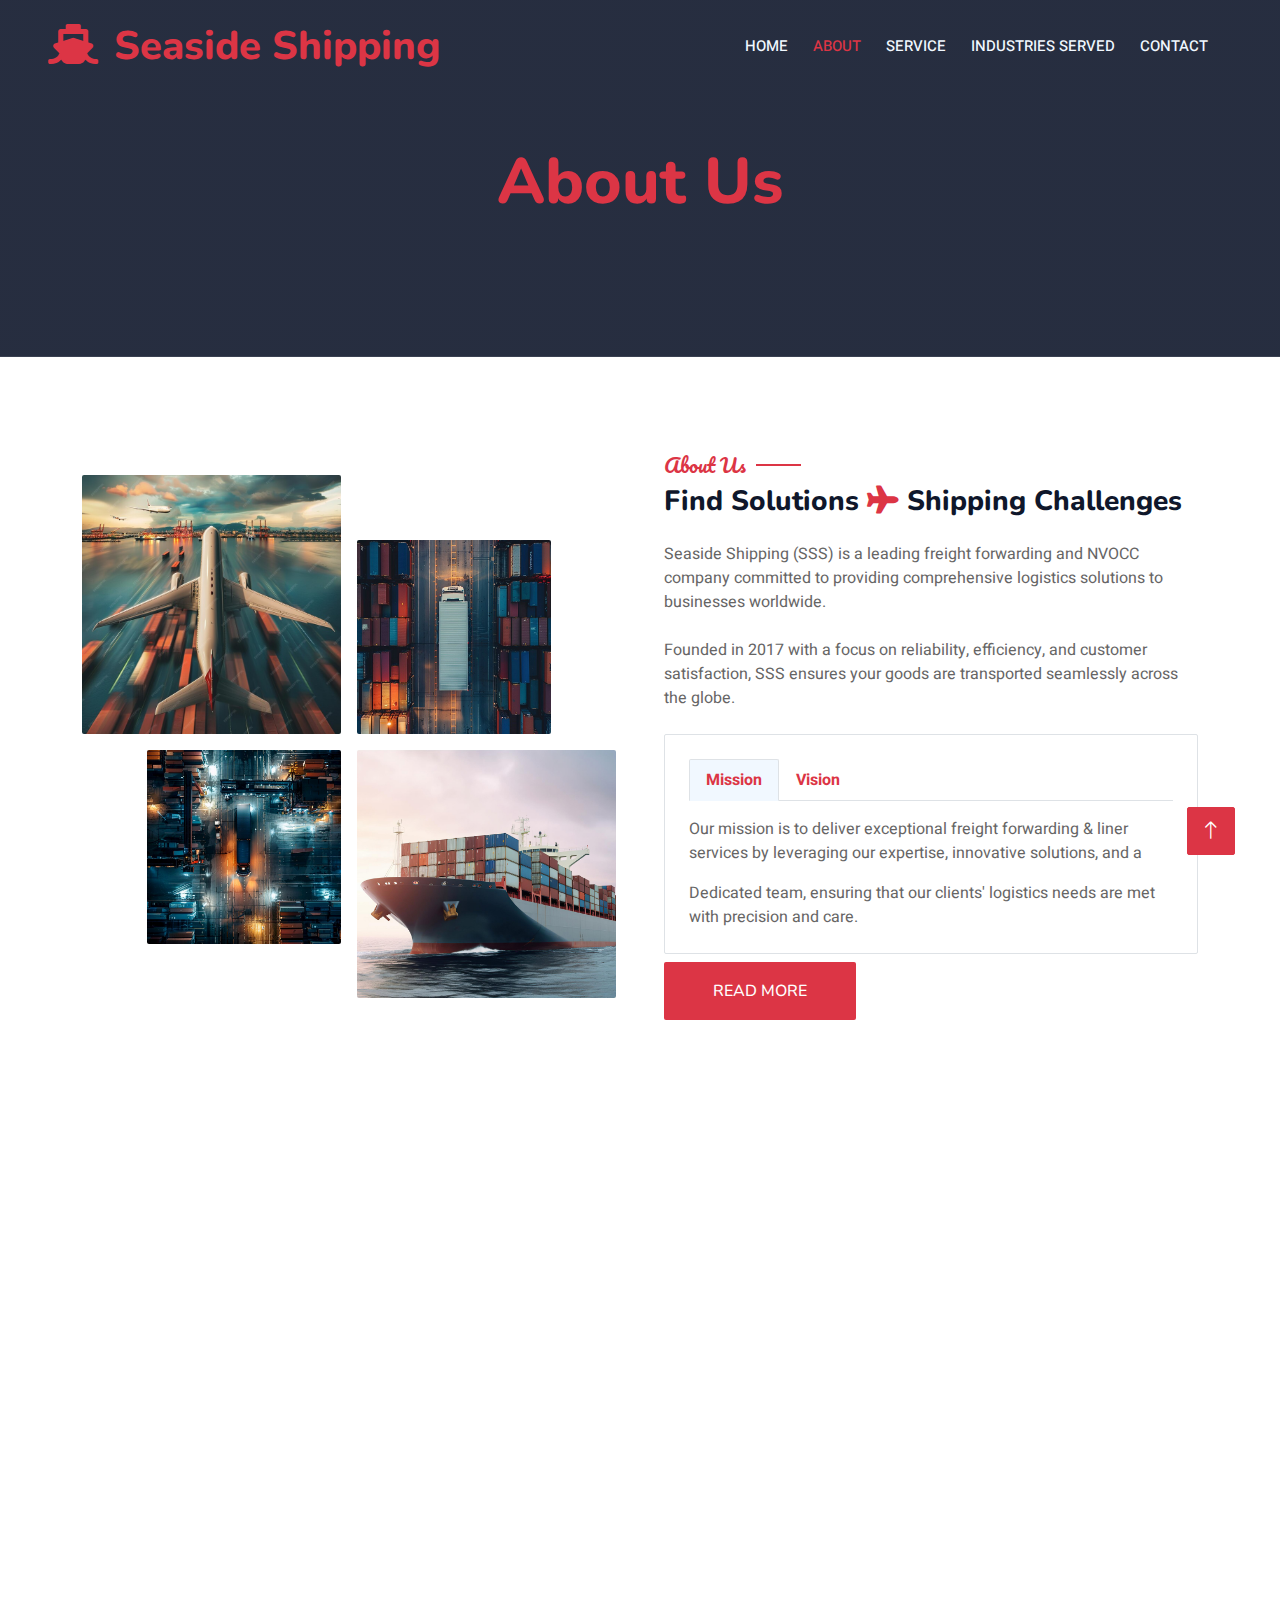
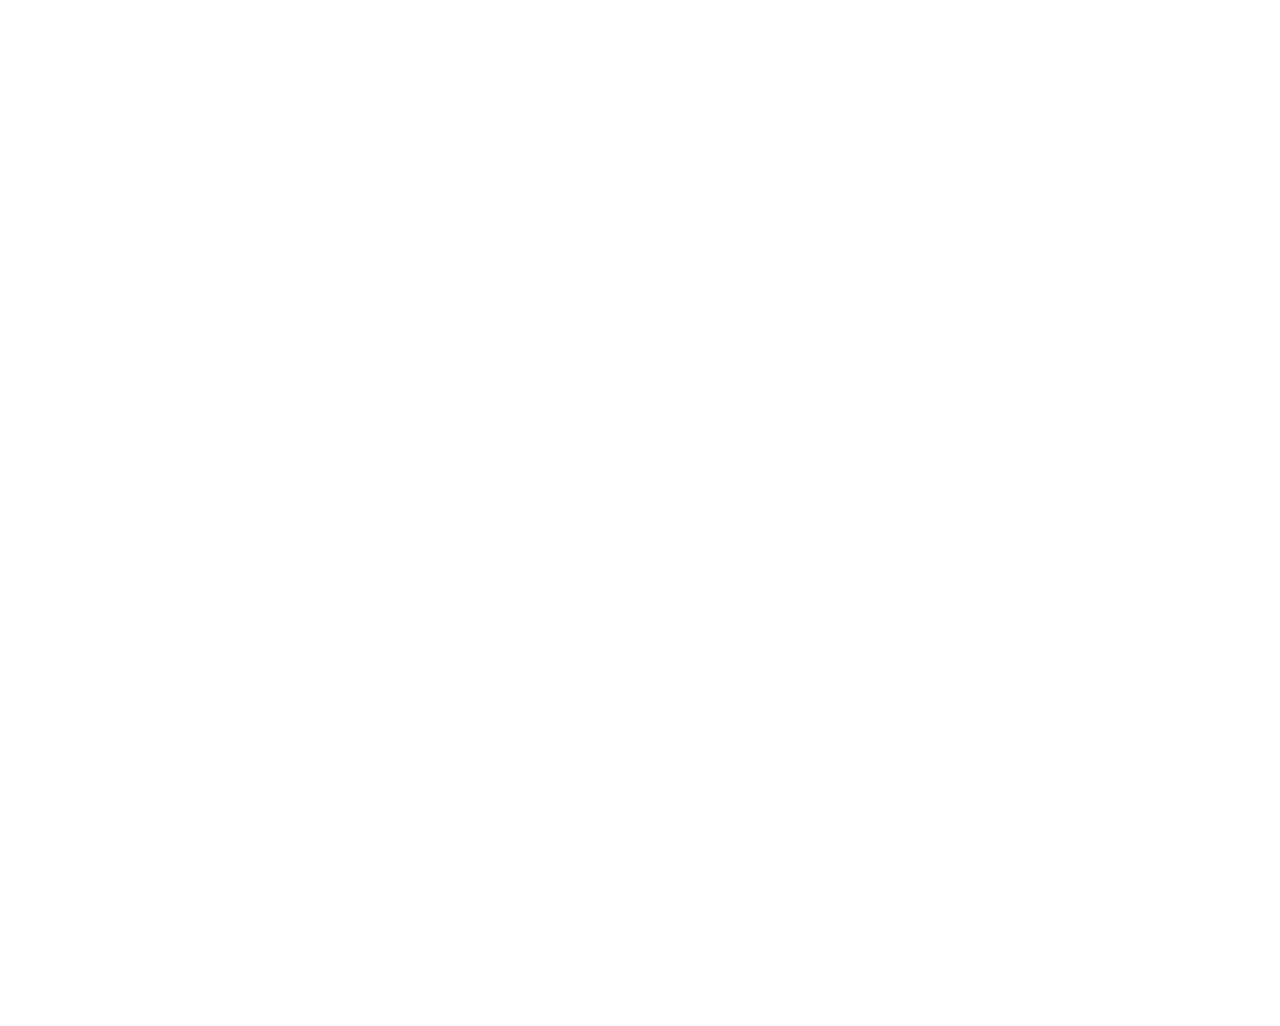
==== about.html @ ffabc904 "uploaded" ====
<!DOCTYPE html>
<html lang="en">

<head>
    <meta charset="utf-8">
    <title>Seaside Shipping</title>
    <meta content="width=device-width, initial-scale=1.0" name="viewport">
    <meta content="" name="keywords">
    <meta content="" name="description">

    <!-- Favicon -->
    <link href="img/favicon.ico" rel="icon">

    <!-- Google Web Fonts -->
    <link rel="preconnect" href="https://fonts.googleapis.com">
    <link rel="preconnect" href="https://fonts.gstatic.com" crossorigin>
    <link
        href="https://fonts.googleapis.com/css2?family=Heebo:wght@400;500;600&family=Nunito:wght@600;700;800&family=Pacifico&display=swap"
        rel="stylesheet">

    <!-- Icon Font Stylesheet -->
    <link href="https://cdnjs.cloudflare.com/ajax/libs/font-awesome/5.10.0/css/all.min.css" rel="stylesheet">
    <link href="https://cdn.jsdelivr.net/npm/bootstrap-icons@1.4.1/font/bootstrap-icons.css" rel="stylesheet">

    <!-- Libraries Stylesheet -->
    <link href="lib/animate/animate.min.css" rel="stylesheet">
    <link href="lib/owlcarousel/assets/owl.carousel.min.css" rel="stylesheet">
    <link href="lib/tempusdominus/css/tempusdominus-bootstrap-4.min.css" rel="stylesheet" />

    <!-- Customized Bootstrap Stylesheet -->
    <link href="css/bootstrap.min.css" rel="stylesheet">

    <!-- Template Stylesheet -->
    <link href="css/style.css" rel="stylesheet">
          
       <!-- taiwlind -->

</head>

<body>
    <div class="container-xxl bg-white p-0">
        <!-- Spinner Start -->
        <div id="spinner"
            class="show bg-white position-fixed translate-middle w-100 vh-100 top-50 start-50 d-flex align-items-center justify-content-center">
            <div class="spinner-border text-danger" style="width: 3rem; height: 3rem;" role="status">
                <span class="sr-only">Loading...</span>
            </div>
        </div>
        <!-- Spinner End -->


        <!-- Navbar & Hero Start -->
        <div class="container-xxl position-relative p-0">
            <nav class="navbar navbar-expand-lg navbar-dark bg-dark px-4 px-lg-5 py-3 py-lg-0">
                <a href="index.html" class="navbar-brand p-0">
                    <h1 class="text-danger m-0"><i class="fa fa-ship me-3"></i>Seaside Shipping</h1>
                    <!-- <img src="img/logo.png" alt="Logo"> -->
                </a>
                <button class="navbar-toggler" type="button" data-bs-toggle="collapse" data-bs-target="#navbarCollapse">
                    <span class="fa fa-bars"></span>
                </button>
                <div class="collapse navbar-collapse" id="navbarCollapse">
                    <div class="navbar-nav ms-auto py-0 pe-4">
                        <a href="index.html" class="nav-item nav-link text-white">Home</a>
                        <a href="about.html" class="nav-item nav-link text-white active">About</a>
                        <a href="service.html" class="nav-item nav-link text-white">Service</a>
                        <a href="service.html#section" class="nav-item nav-link text-white">Industries Served</a>
                        <a href="contact.html" class="nav-item nav-link text-white">Contact</a>
                    </div>
                </div>
            </nav>

            <div class="container-xxl py-5 hero-header mb-5" >
                <div class="container text-center my-5 pt-5 pb-4">
                    <h1 class="display-3 text-danger mb-3 animated slideInDown">About Us</h1>
                   
                </div>
            </div>
        </div>
        <!-- Navbar & Hero End -->


        <!-- About Start -->
        <div class="container-xxl py-5">
            <div class="container">
                <div class="row g-5 align-items-center">
                    <div class="col-lg-6">
                        <div class="row g-3">
                            <div class="col-6 text-start">
                                <img class="img-fluid rounded w-100 wow zoomIn" data-wow-delay="0.1s" src="img/about-1.jpg">
                            </div>
                            <div class="col-6 text-start">
                                <img class="img-fluid rounded w-75 wow zoomIn" data-wow-delay="0.3s" src="img/about-2.jpg" style="margin-top: 25%;">
                            </div>
                            <div class="col-6 text-end">
                                <img class="img-fluid rounded w-75 wow zoomIn" data-wow-delay="0.5s" src="img/about-3.jpg">
                            </div>
                            <div class="col-6 text-end">
                                <img class="img-fluid rounded w-100 wow zoomIn" data-wow-delay="0.7s" src="img/about-4.jpg">
                            </div>
                        </div>
                    </div>
                    <div class="col-lg-6">
                        <h5 class="section-title ff-secondary text-start text-danger fw-normal">About Us</h5>
                        <h3 class="mb-4">Find Solutions <i class="fa fa-plane text-danger me-2"></i>Shipping Challenges</h3>
                        <p class="mb-4">Seaside Shipping (SSS) is a leading freight forwarding and NVOCC company committed to providing comprehensive logistics solutions to businesses worldwide.</p>
                        <p class="mb-4">Founded in 2017 with a focus on reliability, efficiency, and customer satisfaction, SSS ensures your goods are transported seamlessly across the globe.</p>
                            <div class="border rounded p-4">
                                <nav>
                                    <div class="nav nav-tabs mb-3" id="nav-tab" role="tablist">
                                        <!-- <button class="nav-link text-white fw-semi-bold active" id="nav-story-tab" data-bs-toggle="tab" data-bs-target="#nav-story" type="button" role="tab" aria-controls="nav-story" aria-selected="true">Story</button> -->
                                        <button class="nav-link text-danger fw-semi-bold active text-danger " id="nav-mission-tab" data-bs-toggle="tab" data-bs-target="#nav-mission" type="button" role="tab" aria-controls="nav-mission" aria-selected="true">Mission</button>
                                        <button class="nav-link text-danger fw-semi-bold text-danger " id="nav-vision-tab" data-bs-toggle="tab" data-bs-target="#nav-vision" type="button" role="tab" aria-controls="nav-vision" aria-selected="false">Vision</button>
                                    </div>
                                </nav>
                                <div class="tab-content" id="nav-tabContent">
                                    <div class="tab-pane fade show active" id="nav-mission" role="tabpanel" aria-labelledby="nav-mission-tab">
                                        <p>Our mission is to deliver exceptional freight forwarding & liner services by leveraging our expertise, innovative solutions, and a</p>
                                        <p class="mb-0">Dedicated team, ensuring that our clients' logistics needs are met with precision and care.</p>
                                    </div>
                                    <div class="tab-pane fade" id="nav-vision" role="tabpanel" aria-labelledby="nav-vision-tab">
                                        <p>To be the preferred world class freight forwarding & NVOCC partner globally, known for our reliability, efficiency, and customer-centric approach.</p>
                                        <p class="mb-0">We are continuously enhancing our skills and knowledge to cater to the diverse needs of our customers.</p>
                                    </div>
                                </div>
                            </div>
                        <a class="btn text-white bg-danger py-3 px-5 mt-2" href="service.html">Read More</a>
                    </div>
                </div>
            </div>
        </div>
        <!-- About End -->

        <!-- Service Start -->
        <div class="container-xxl py-5">
            <div class="container">
                <div class="text-center wow fadeInUp" data-wow-delay="0.1s">
                    <h5 class="section-title ff-secondary text-center text-danger fw-normal">Core Values</h5>
                    <h4 class="mb-5"> Integrity We conduct our business with the highest ethical standards</h4>
                </div>
                <div class="row g-4">
                    <div class="col-lg-3 col-sm-6 wow fadeInUp" data-wow-delay="0.1s">
                        <div class="service-item rounded pt-3 ">
                            <div class="p-4">
                                <i class="fa fa-3x fa-user text-danger mb-4"></i>
                                <h5>Customer Focus</h5>
                                <p>We prioritize our clients’ needs and strive to exceed their expectations.</p>
                            </div>
                        </div>
                    </div>
                    <div class="col-lg-3 col-sm-6 wow fadeInUp" data-wow-delay="0.3s">
                        <div class="service-item rounded pt-3">
                            <div class="p-4">
                                <i class="fa fa-3x fa-rocket text-danger mb-4"></i>
                                <h5> Innovation</h5>
                                <p> We continuously seek new and improved methods to enhance our services.</p>
                            </div>
                        </div>
                    </div>
                    <div class="col-lg-3 col-sm-6 wow fadeInUp" data-wow-delay="0.5s">
                        <div class="service-item rounded pt-3">
                            <div class="p-4">
                                <i class="fa fa-3x fa-users text-danger mb-4"></i>
                                <h5> Teamwork</h5>
                                <p> We believe in the power of collaboration and foster a supportive work environment.</p>
                            </div>
                        </div>
                    </div>
                    <div class="col-lg-3 col-sm-6 wow fadeInUp" data-wow-delay="0.7s">
                        <div class="service-item rounded pt-3">
                            <div class="p-4">
                                <i class="fa fa-3x fa-globe text-danger mb-4"></i>
                                <h5>Sustainability</h5>
                                <p> We are committed to sustainable practices that benefit future generations.</p>
                            </div>
                        </div>
                    </div>
                </div>
            </div>
        </div>        
        <!-- Service End -->

        <!-- Product Start -->
        <!-- <div class="container-xxl bg-dantext-danger my-6 py-6 pt-0">
            <div class="container">
                <div class="text-center mx-auto mb-5 wow fadeInUp" data-wow-delay="0.1s" style="max-width: 500px;">
                    <p class="text-danger text-uppercase mb-2">Core Values</p>
                    <h1 class="display-6 mb-4">Core Values</h1>
                </div>
                <div class="row g-4">
                    <div class="col-lg-4 col-md-6 wow fadeInUp" data-wow-delay="0.1s">
                        <div class="product-item d-flex flex-column bg-white rounded overflow-hidden h-100">
                            <div class="text-center p-4">
                                <div class="d-inline-block border border-dantext-danger rounded-pill px-3 mb-3">$11 - $99</div>
                                <h3>Cake</h3>
                                <span>Tempor erat elitr rebum at clita dolor diam ipsum sit diam amet diam et eos</span>
                            </div>
                            <div class="position-relative mt-auto">
                                <img class="img-fluid" src="img/product-1.jpg" alt="">
                                <div class="product-overlay">
                                    <a class="btn btn-lg-square btn-outline-light rounded-circle" href=""><i
                                            class="fa fa-eye text-danger"></i></a>
                                </div>
                            </div>
                        </div>
                    </div>
                    <div class="col-lg-4 col-md-6 wow fadeInUp" data-wow-delay="0.3s">
                        <div class="product-item d-flex flex-column bg-white rounded overflow-hidden h-100">
                            <div class="text-center p-4">
                                <div class="d-inline-block border border-dantext-danger rounded-pill pt-1 px-3 mb-3">$11 - $99</div>
                                <h3 class="mb-3">Bread</h3>
                                <span>Tempor erat elitr rebum at clita dolor diam ipsum sit diam amet diam et eos</span>
                            </div>
                            <div class="position-relative mt-auto">
                                <img class="img-fluid" src="img/product-2.jpg" alt="">
                                <div class="product-overlay">
                                    <a class="btn btn-lg-square btn-outline-light rounded-circle" href=""><i
                                            class="fa fa-eye text-danger"></i></a>
                                </div>
                            </div>
                        </div>
                    </div>
                    <div class="col-lg-4 col-md-6 wow fadeInUp" data-wow-delay="0.5s">
                        <div class="product-item d-flex flex-column bg-white rounded overflow-hidden h-100">
                            <div class="text-center p-4">
                                <div class="d-inline-block border border-dantext-danger rounded-pill pt-1 px-3 mb-3">$11 - $99</div>
                                <h4 class="mb-3">Cookies</h4>
                                <span>Tempor erat elitr rebum at clita dolor diam ipsum sit diam amet diam et eos</span>
                            </div>
                            <div class="position-relative mt-auto">
                                <img class="img-fluid" src="img/product-3.jpg" alt="">
                                <div class="product-overlay">
                                    <a class="btn btn-lg-square btn-outline-light rounded-circle" href=""><i
                                            class="fa fa-eye text-danger"></i></a>
                                </div>
                            </div>
                        </div>
                    </div>
                </div>
            </div>
        </div> -->
        <!-- Product End -->

         <!-- Service Start -->
         <div class="container-xxl py-5 pt-5">
            <div class="container">
                <div class="row g-5">
                    <div class="col-lg-6 wow fadeInUp" data-wow-delay="0.1s">
                        <h5 class="section-title ff-secondary text-start text-danger fw-normal">Why Choose SSS?</h5>
                        <h3 class="mb-4">Find Solutions <i class="fa fa-plane text-danger me-2"></i>Shipping Challenges</h3>
                        <p class="mb-5">Our SSS team understands the intricacies of logistics and provides tailored solutions to meet your specific needs, values expertise, innovation, and customer satisfaction.</p>
                        <div class="row gy-5 gx-4">
                            <div class="col-sm-6 wow fadeIn" data-wow-delay="0.1s">
                                <div class="d-flex align-items-center mb-3">
                                    <div class="flex-shrink-0 btn-square bg-danger rounded-circle me-3">
                                        <i class="fa fa-globe text-white"></i>
                                    </div>
                                    <h5 class="mb-0"> Global Network</h5>
                                </div>
                                <span> Extensive network of partners and agents worldwide.</span>
                            </div>
                            <div class="col-sm-6 wow fadeIn" data-wow-delay="0.2s">
                                <div class="d-flex align-items-center mb-3">
                                    <div class="flex-shrink-0 btn-square bg-danger rounded-circle me-3">
                                        <i class="fa fa-user-plus text-white"></i>
                                    </div>
                                    <h5 class="mb-0"> Expert Team</h5>
                                </div>
                                <span> Skilled professionals with years of industry experience.</span>
                            </div>
                            <div class="col-sm-6 wow fadeIn" data-wow-delay="0.3s">
                                <div class="d-flex align-items-center mb-3">
                                    <div class="flex-shrink-0 btn-square bg-danger rounded-circle me-3">
                                        <i class="fa fa-robot text-white"></i>
                                    </div>
                                    <h5 class="mb-0"> Advanced Technology</h5>
                                </div>
                                <span>State-of-the-art tracking and management systems.</span>
                            </div>
                            <div class="col-sm-6 wow fadeIn" data-wow-delay="0.4s">
                                <div class="d-flex align-items-center mb-3">
                                    <div class="flex-shrink-0 btn-square bg-danger rounded-circle me-3">
                                        <i class="fa fa-tag text-white"></i>
                                    </div>
                                    <h5 class="mb-0"> Competitive Rates</h5>
                                </div>
                                <span> Cost-effective pricing without compromising on quality.</span>
                            </div>
                        </div>
                    </div>
                    <div class="col-lg-6 wow fadeInUp" data-wow-delay="0.5s">
                        <div class="row img-twice position-relative h-100">
                            <div class="col-6">
                                <img class="img-fluid rounded" src="img/service-1.jpg" alt="">
                            </div>
                            <div class="col-6 align-self-end">
                                <img class="img-fluid rounded" src="img/service-2.jpg" alt="">
                            </div>
                        </div>
                    </div>
                </div>
            </div>
        </div>
        <!-- Service End -->

        <!-- Team Start -->
        <!-- <div class="container-xxl pt-5 pb-3">
            <div class="container">
                <div class="text-center wow fadeInUp" data-wow-delay="0.1s">
                    <h5 class="section-title ff-secondary text-center text-danger fw-normal">Team Members</h5>
                    <h1 class="mb-5">Our Master Chefs</h1>
                </div>
                <div class="row g-4">
                    <div class="col-lg-3 col-md-6 wow fadeInUp" data-wow-delay="0.1s">
                        <div class="team-item text-center rounded overflow-hidden">
                            <div class="rounded-circle overflow-hidden m-4">
                                <img class="img-fluid" src="img/team-1.jpg" alt="">
                            </div>
                            <h5 class="mb-0">Full Name</h5>
                            <small>Designation</small>
                            <div class="d-flex justify-content-center mt-3">
                                <a class="btn btn-square btn-dantext-danger mx-1" href=""><i class="fab fa-facebook-f"></i></a>
                                <a class="btn btn-square btn-dantext-danger mx-1" href=""><i class="fab fa-twitter"></i></a>
                                <a class="btn btn-square btn-dantext-danger mx-1" href=""><i class="fab fa-instagram"></i></a>
                            </div>
                        </div>
                    </div>
                    <div class="col-lg-3 col-md-6 wow fadeInUp" data-wow-delay="0.3s">
                        <div class="team-item text-center rounded overflow-hidden">
                            <div class="rounded-circle overflow-hidden m-4">
                                <img class="img-fluid" src="img/team-2.jpg" alt="">
                            </div>
                            <h5 class="mb-0">Full Name</h5>
                            <small>Designation</small>
                            <div class="d-flex justify-content-center mt-3">
                                <a class="btn btn-square btn-dantext-danger mx-1" href=""><i class="fab fa-facebook-f"></i></a>
                                <a class="btn btn-square btn-dantext-danger mx-1" href=""><i class="fab fa-twitter"></i></a>
                                <a class="btn btn-square btn-dantext-danger mx-1" href=""><i class="fab fa-instagram"></i></a>
                            </div>
                        </div>
                    </div>
                    <div class="col-lg-3 col-md-6 wow fadeInUp" data-wow-delay="0.5s">
                        <div class="team-item text-center rounded overflow-hidden">
                            <div class="rounded-circle overflow-hidden m-4">
                                <img class="img-fluid" src="img/team-3.jpg" alt="">
                            </div>
                            <h5 class="mb-0">Full Name</h5>
                            <small>Designation</small>
                            <div class="d-flex justify-content-center mt-3">
                                <a class="btn btn-square btn-dantext-danger mx-1" href=""><i class="fab fa-facebook-f"></i></a>
                                <a class="btn btn-square btn-dantext-danger mx-1" href=""><i class="fab fa-twitter"></i></a>
                                <a class="btn btn-square btn-dantext-danger mx-1" href=""><i class="fab fa-instagram"></i></a>
                            </div>
                        </div>
                    </div>
                    <div class="col-lg-3 col-md-6 wow fadeInUp" data-wow-delay="0.7s">
                        <div class="team-item text-center rounded overflow-hidden">
                            <div class="rounded-circle overflow-hidden m-4">
                                <img class="img-fluid" src="img/team-4.jpg" alt="">
                            </div>
                            <h5 class="mb-0">Full Name</h5>
                            <small>Designation</small>
                            <div class="d-flex justify-content-center mt-3">
                                <a class="btn btn-square btn-dantext-danger mx-1" href=""><i class="fab fa-facebook-f"></i></a>
                                <a class="btn btn-square btn-dantext-danger mx-1" href=""><i class="fab fa-twitter"></i></a>
                                <a class="btn btn-square btn-dantext-danger mx-1" href=""><i class="fab fa-instagram"></i></a>
                            </div>
                        </div>
                    </div>
                </div>
            </div>
        </div> -->
        <!-- Team End -->


        <!-- Footer Start -->
        <div class="container-fluid bg-dark text-light footer pt-5 mt-5 wow fadeIn" data-wow-delay="0.1s">
            <div class="container py-5">
                <div class="row g-5">
                    <div class="col-lg-3 col-md-6">
                        <h4 class="section-title ff-secondary text-start text-danger fw-normal mb-4">SSS</h4>
                        <a class="btn btn-link" href="about.html">About Us</a>
                        <a class="btn btn-link" href="service.html">Services</a>
                        <a class="btn btn-link" href="service.html#section">Industries Served</a>
                        <a class="btn btn-link" href="contact.html">Contact Us</a>
                    </div>
                    <div class="col-lg-3 col-md-6">
                        <h4 class="section-title ff-secondary text-start text-danger fw-normal mb-4">Contact</h4>
                        <p class="mb-2"><i class="fa fa-map-marker-alt me-3"></i> Office No: 721, Sheikha Mariam Building, Al Maktoum Rd, Baniyas 
                            square, Deira, Dubai, UAE.</p>
                        <p class="mb-2"><i class="fa fa-phone-alt me-3"></i>+00971521666371</p>
                        <p class="mb-2"><i class="fa fa-envelope me-3"></i>info@seasideshipping.com</p>
                        <div class="d-flex pt-2">
                            <a class="btn btn-outline-light btn-social" href=""><i class="fab fa-facebook-f"></i></a>
                            <a class="btn btn-outline-light btn-social" href=""><i class="fab fa-instagram"></i></a>
                            <a class="btn btn-outline-light btn-social" href="https://www.linkedin.com/company/seaside-shipping-line-llc/"><i class="fab fa-linkedin-in"></i></a>
                        </div>
                    </div>
                    <div class="col-lg-3 col-md-6">
                        <h4 class="section-title ff-secondary text-start text-danger fw-normal mb-4">Opening</h4>
                        <h5 class="text-light fw-normal">Monday - Saturday</h5>
                        <p>09AM - 09PM</p>
                        <h5 class="text-light fw-normal">Sunday</h5>
                        <p>10AM - 08PM</p>
                    </div>
                    <div class="col-lg-3 col-md-6">
                        <h4 class="section-title ff-secondary text-start text-danger fw-normal mb-4">Newsletter</h4>
                        <p>Stay updated with the latest in tech.</p>
                        <div class="position-relative mx-auto" style="max-width: 400px;">
                            <input class="form-control border-dantext-danger w-100 py-3 ps-4 pe-5" type="text" placeholder="Your email">
                            <button type="button" class="btn btn-danger text-white py-2 position-absolute top-0 end-0 mt-2 me-2">SignUp</button>
                        </div>
                    </div>
                </div>
            </div>
            <div class="container">
                <div class="copyright">
                    <div class="row">
                        <div class="col-md-6 text-center text-md-start mb-3 mb-md-0">
                            &copy; <a class="border-bottom" href="#">SEASIDE SHIPPING</a>, All Right Reserved. 
							
							<!--/*** This template is free as long as you keep the footer author’s credit link/attribution link/backlink. If you'd like to use the template without the footer author’s credit link/attribution link/backlink, you can purchase the Credit Removal License from "https://htmlcodex.com/credit-removal". Thank you for your support. ***/-->
							<!-- Designed By <a class="border-bottom" href="https://htmlcodex.com">HTML Codex</a> -->
                        </div>
                        <div class="col-md-6 text-center text-md-end">
                            <div class="footer-menu">
                                <a href="">Home</a>
                                <a href="">Cookies</a>
                                <a href="">Help</a>
                                <a href="">FQAs</a>
                            </div>
                        </div>
                    </div>
                </div>
            </div>
        </div>
        <!-- Footer End -->


        <!-- Back to Top -->
        <a href="#" class="btn btn-lg btn-danger text-white btn-lg-square back-to-top"><i class="bi bi-arrow-up"></i></a>
    </div>

    <!-- JavaScript Libraries -->
    <script src="https://code.jquery.com/jquery-3.4.1.min.js"></script>
    <script src="https://cdn.jsdelivr.net/npm/bootstrap@5.0.0/dist/js/bootstrap.bundle.min.js"></script>
    <script src="lib/wow/wow.min.js"></script>
    <script src="lib/easing/easing.min.js"></script>
    <script src="lib/waypoints/waypoints.min.js"></script>
    <script src="lib/counterup/counterup.min.js"></script>
    <script src="lib/owlcarousel/owl.carousel.min.js"></script>
    <script src="lib/tempusdominus/js/moment.min.js"></script>
    <script src="lib/tempusdominus/js/moment-timezone.min.js"></script>
    <script src="lib/tempusdominus/js/tempusdominus-bootstrap-4.min.js"></script>

    <!-- Template Javascript -->
    <script src="js/main.js"></script>
</body>

</html>
---- css/style.css ----
/********** Template CSS **********/
:root {
    --danger: #DC3545;
    /* --danger: #4acfff; */
    --light: #F1F8FF;
    --dark: #0F172B;
}

.ff-secondary {
    font-family: 'Pacifico', cursive;
}

.fw-medium {
    font-weight: 600 !important;
}

.fw-semi-bold {
    font-weight: 700 !important;
}

.back-to-top {
    position: fixed;
    display: none;
    right: 45px;
    bottom: 45px;
    z-index: 99;
}


/*** Spinner ***/
#spinner {
    opacity: 0;
    visibility: hidden;
    transition: opacity .5s ease-out, visibility 0s linear .5s;
    z-index: 99999;
}

#spinner.show {
    transition: opacity .5s ease-out, visibility 0s linear 0s;
    visibility: visible;
    opacity: 1;
}


/*** Button ***/
.btn {
    font-family: 'Nunito', sans-serif;
    font-weight: 500;
    text-transform: uppercase;
    transition: .5s;
}

.btn.btn-danger,
.btn.btn-secondary {
    color: #FFFFFF;
}

.btn-square {
    width: 38px;
    height: 38px;
}

.btn-sm-square {
    width: 32px;
    height: 32px;
}

.btn-lg-square {
    width: 48px;
    height: 48px;
}

.btn-square,
.btn-sm-square,
.btn-lg-square {
    padding: 0;
    display: flex;
    align-items: center;
    justify-content: center;
    font-weight: normal;
    border-radius: 2px;
}


/*** Navbar ***/
.navbar-dark .navbar-nav .nav-link {
    position: relative;
    margin-left: 25px;
    padding: 35px 0;
    font-size: 15px;
    color: var(--light) !important;
    text-transform: uppercase;
    font-weight: 500;
    outline: none;
    transition: .5s;
}

.sticky-top.navbar-dark .navbar-nav .nav-link {
    padding: 20px 0;
}

.navbar-dark .navbar-nav .nav-link:hover,
.navbar-dark .navbar-nav .nav-link.active {
    color: var(--danger) !important;
}

.navbar-dark .navbar-brand img {
    max-height: 60px;
    transition: .5s;
}

.sticky-top.navbar-dark .navbar-brand img {
    max-height: 45px;
}

@media (max-width: 991.98px) {
    .sticky-top.navbar-dark {
        position: relative;
    }

    .navbar-dark .navbar-collapse {
        margin-top: 15px;
        border-top: 1px solid rgba(255, 255, 255, .1)
    }

    .navbar-dark .navbar-nav .nav-link,
    .sticky-top.navbar-dark .navbar-nav .nav-link {
        padding: 10px 0;
        margin-left: 0;
    }

    .navbar-dark .navbar-brand img {
        max-height: 150px;
        width: 400px;
    }
}

@media (min-width: 992px) {
    .navbar-dark {
        position: absolute;
        width: 100%;
        top: 0;
        left: 0;
        z-index: 999;
        background: transparent !important;
    }
    
    .sticky-top.navbar-dark {
        position: fixed;
        background: var(--dark) !important;
    }
}


/*** Hero Header ***/
.hero-header {
    background: linear-gradient(rgba(15, 23, 43, .9), rgba(15, 23, 43, .9)), url(../img/bg-hero.jpeg);
    background-position: center center;
    background-repeat: no-repeat;
    background-size: cover;
}

.hero-header img {
    animation: imgRotate 50s linear infinite;
}

@keyframes imgRotate { 
    100% { 
        transform: rotate(360deg); 
    } 
}

.breadcrumb-item + .breadcrumb-item::before {
    color: rgba(255, 255, 255, .5);
}


/*** Section Title ***/
.section-title {
    position: relative;
    display: inline-block;
}

.section-title::before {
    position: absolute;
    content: "";
    width: 45px;
    height: 2px;
    top: 50%;
    left: -55px;
    margin-top: -1px;
    background: var(--danger);
}

.section-title::after {
    position: absolute;
    content: "";
    width: 45px;
    height: 2px;
    top: 50%;
    right: -55px;
    margin-top: -1px;
    background: var(--danger);
}

.section-title.text-start::before,
.section-title.text-end::after {
    display: none;
}


/*** Service ***/
.service-item {
    box-shadow: 0 0 45px rgba(0, 0, 0, .08);
    transition: .5s;
}

.service-item:hover {
    background: var(--danger);
}

.service-item * {
    transition: .5s;
}

.service-item:hover * {
    color: var(--light) !important;
}


/*** Food Menu ***/
.nav-pills .nav-item .active {
    border-bottom: 2px solid var(--danger);
}


/*** Youtube Video ***/
.video {
    position: relative;
    height: 100%;
    min-height: 500px;
    background: linear-gradient(rgba(15, 23, 43, .1), rgba(15, 23, 43, .1)), url(../img/video.jpg);
    background-position: center center;
    background-repeat: no-repeat;
    background-size: cover;
}

.video .btn-play {
    position: absolute;
    z-index: 3;
    top: 50%;
    left: 50%;
    transform: translateX(-50%) translateY(-50%);
    box-sizing: content-box;
    display: block;
    width: 32px;
    height: 44px;
    border-radius: 50%;
    border: none;
    outline: none;
    padding: 18px 20px 18px 28px;
}

.video .btn-play:before {
    content: "";
    position: absolute;
    z-index: 0;
    left: 50%;
    top: 50%;
    transform: translateX(-50%) translateY(-50%);
    display: block;
    width: 100px;
    height: 100px;
    background: var(--danger);
    border-radius: 50%;
    animation: pulse-border 1500ms ease-out infinite;
}

.video .btn-play:after {
    content: "";
    position: absolute;
    z-index: 1;
    left: 50%;
    top: 50%;
    transform: translateX(-50%) translateY(-50%);
    display: block;
    width: 100px;
    height: 100px;
    background: var(--danger);
    border-radius: 50%;
    transition: all 200ms;
}

.video .btn-play img {
    position: relative;
    z-index: 3;
    max-width: 100%;
    width: auto;
    height: auto;
}

.video .btn-play span {
    display: block;
    position: relative;
    z-index: 3;
    width: 0;
    height: 0;
    border-left: 32px solid var(--dark);
    border-top: 22px solid transparent;
    border-bottom: 22px solid transparent;
}

@keyframes pulse-border {
    0% {
        transform: translateX(-50%) translateY(-50%) translateZ(0) scale(1);
        opacity: 1;
    }

    100% {
        transform: translateX(-50%) translateY(-50%) translateZ(0) scale(1.5);
        opacity: 0;
    }
}

#videoModal {
    z-index: 99999;
}

#videoModal .modal-dialog {
    position: relative;
    max-width: 800px;
    margin: 60px auto 0 auto;
}

#videoModal .modal-body {
    position: relative;
    padding: 0px;
}

#videoModal .close {
    position: absolute;
    width: 30px;
    height: 30px;
    right: 0px;
    top: -30px;
    z-index: 999;
    font-size: 30px;
    font-weight: normal;
    color: #FFFFFF;
    background: #000000;
    opacity: 1;
}


/*** Team ***/
.team-item {
    box-shadow: 0 0 45px rgba(0, 0, 0, .08);
    height: calc(100% - 38px);
    transition: .5s;
}

.team-item img {
    transition: .5s;
}

.team-item:hover img {
    transform: scale(1.1);
}

.team-item:hover {
    height: 100%;
}

.team-item .btn {
    border-radius: 38px 38px 0 0;
}


/*** Testimonial ***/
.testimonial-carousel .owl-item .testimonial-item,
.testimonial-carousel .owl-item.center .testimonial-item * {
    transition: .5s;
}

.testimonial-carousel .owl-item.center .testimonial-item {
    background: var(--danger) !important;
    border-color: var(--danger) !important;
}

.testimonial-carousel .owl-item.center .testimonial-item * {
    color: var(--light) !important;
}

.testimonial-carousel .owl-dots {
    margin-top: 24px;
    display: flex;
    align-items: flex-end;
    justify-content: center;
}

.testimonial-carousel .owl-dot {
    position: relative;
    display: inline-block;
    margin: 0 5px;
    width: 15px;
    height: 15px;
    border: 1px solid #CCCCCC;
    border-radius: 15px;
    transition: .5s;
}

.testimonial-carousel .owl-dot.active {
    background: var(--danger);
    border-color: var(--danger);
}


/*** Footer ***/
.footer .btn.btn-social {
    margin-right: 5px;
    width: 35px;
    height: 35px;
    display: flex;
    align-items: center;
    justify-content: center;
    color: var(--light);
    border: 1px solid #FFFFFF;
    border-radius: 35px;
    transition: .3s;
}

.footer .btn.btn-social:hover {
    color: var(--danger);
}

.footer .btn.btn-link {
    display: block;
    margin-bottom: 5px;
    padding: 0;
    text-align: left;
    color: #FFFFFF;
    font-size: 15px;
    font-weight: normal;
    text-transform: capitalize;
    transition: .3s;
}

.footer .btn.btn-link::before {
    position: relative;
    content: "\f105";
    font-family: "Font Awesome 5 Free";
    font-weight: 900;
    margin-right: 10px;
}

.footer .btn.btn-link:hover {
    letter-spacing: 1px;
    box-shadow: none;
}

.footer .copyright {
    padding: 25px 0;
    font-size: 15px;
    border-top: 1px solid rgba(256, 256, 256, .1);
}

.footer .copyright a {
    color: var(--light);
}

.footer .footer-menu a {
    margin-right: 15px;
    padding-right: 15px;
    border-right: 1px solid rgba(255, 255, 255, .1);
}

.footer .footer-menu a:last-child {
    margin-right: 0;
    padding-right: 0;
    border-right: none;
}

.product-item .product-overlay {
    position: absolute;
    width: 100%;
    height: 0;
    top: 0;
    left: 0;
    display: flex;
    align-items: center;
    justify-content: center;
    background: rgba(0, 0, 0, .5);
    overflow: hidden;
    opacity: 0;
    transition: .5s;
}

.product-item:hover .product-overlay {
    height: 100%;
    opacity: 1;
}

.img-twice::before {
    position: absolute;
    content: "";
    width: 60%;
    height: 80%;
    top: 10%;
    left: 20%;
    background: var(--danger);
    border: 25px solid var(--light);
    border-radius: 6px;
    z-index: -1;
}

.custom-logo {
    height: 50px; /* Adjust as needed */
}
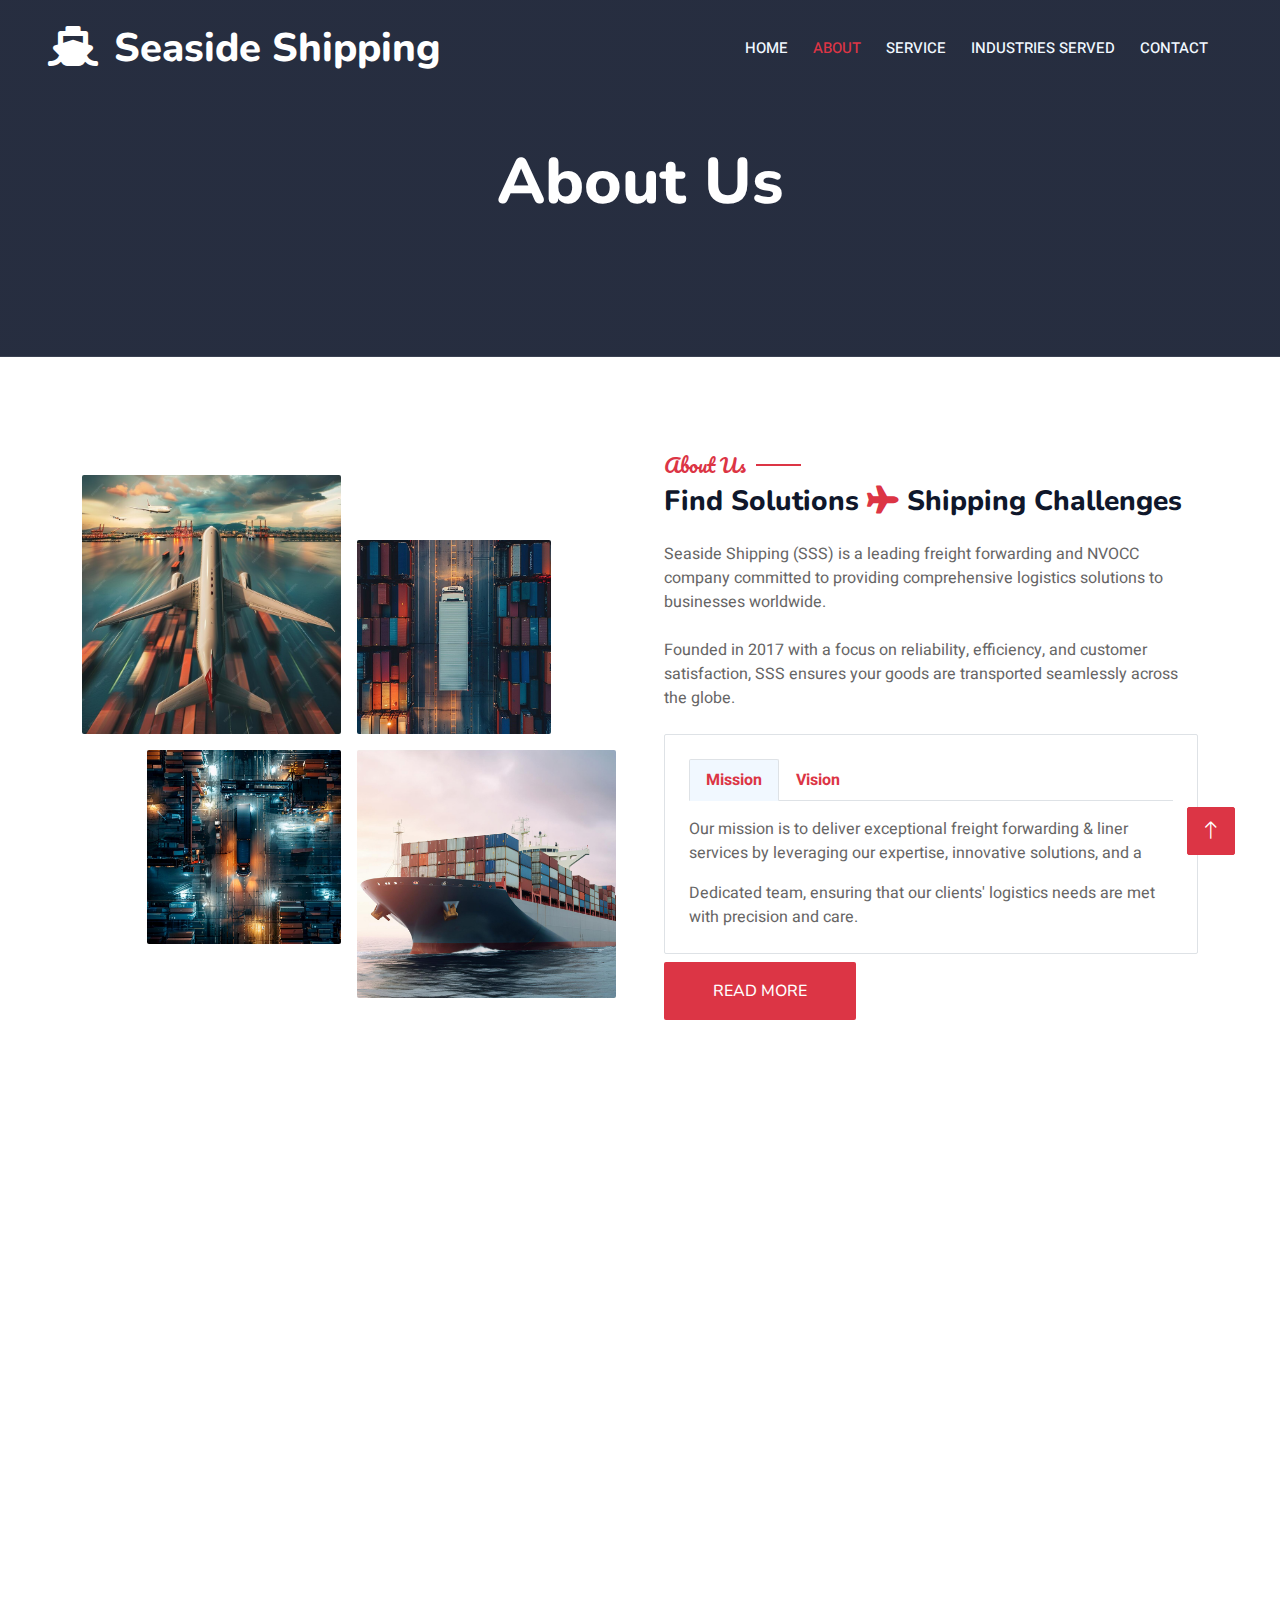
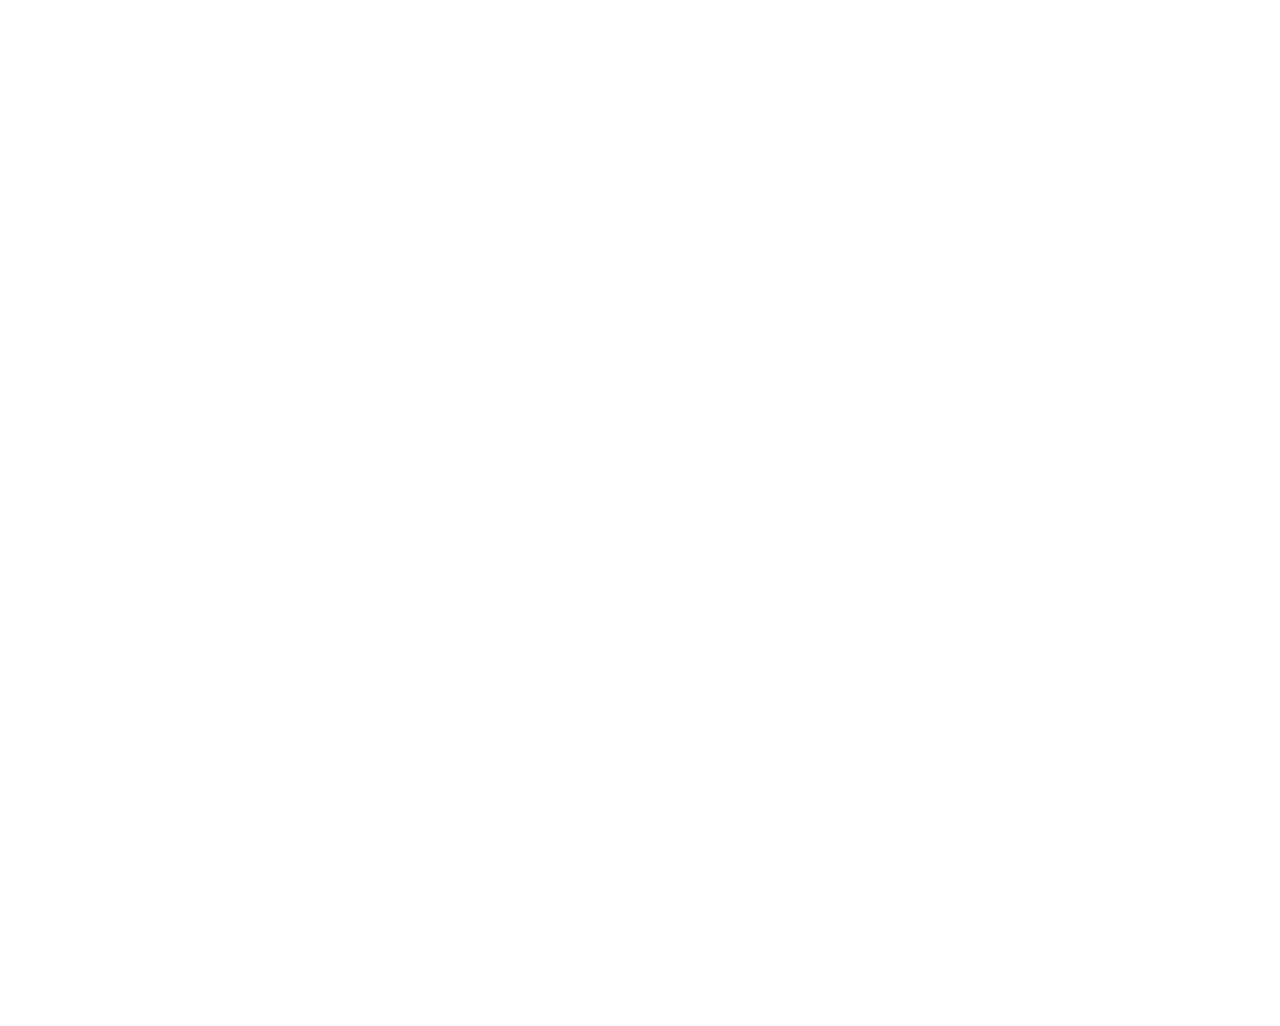
==== commit 02f7d506: "customized more theme" ====
--- a/about.html
+++ b/about.html
@@ -53,7 +53,7 @@
         <div class="container-xxl position-relative p-0">
             <nav class="navbar navbar-expand-lg navbar-dark bg-dark px-4 px-lg-5 py-3 py-lg-0">
                 <a href="index.html" class="navbar-brand p-0">
-                    <h1 class="text-danger m-0"><i class="fa fa-ship me-3"></i>Seaside Shipping</h1>
+                    <h1 class="text-white my-4"><i class="fa fa-ship me-3"></i>Seaside Shipping</h1>
                     <!-- <img src="img/logo.png" alt="Logo"> -->
                 </a>
                 <button class="navbar-toggler" type="button" data-bs-toggle="collapse" data-bs-target="#navbarCollapse">
@@ -72,7 +72,7 @@
 
             <div class="container-xxl py-5 hero-header mb-5" >
                 <div class="container text-center my-5 pt-5 pb-4">
-                    <h1 class="display-3 text-danger mb-3 animated slideInDown">About Us</h1>
+                    <h1 class="display-3 text-white mb-3 animated slideInDown">About Us</h1>
                    
                 </div>
             </div>
